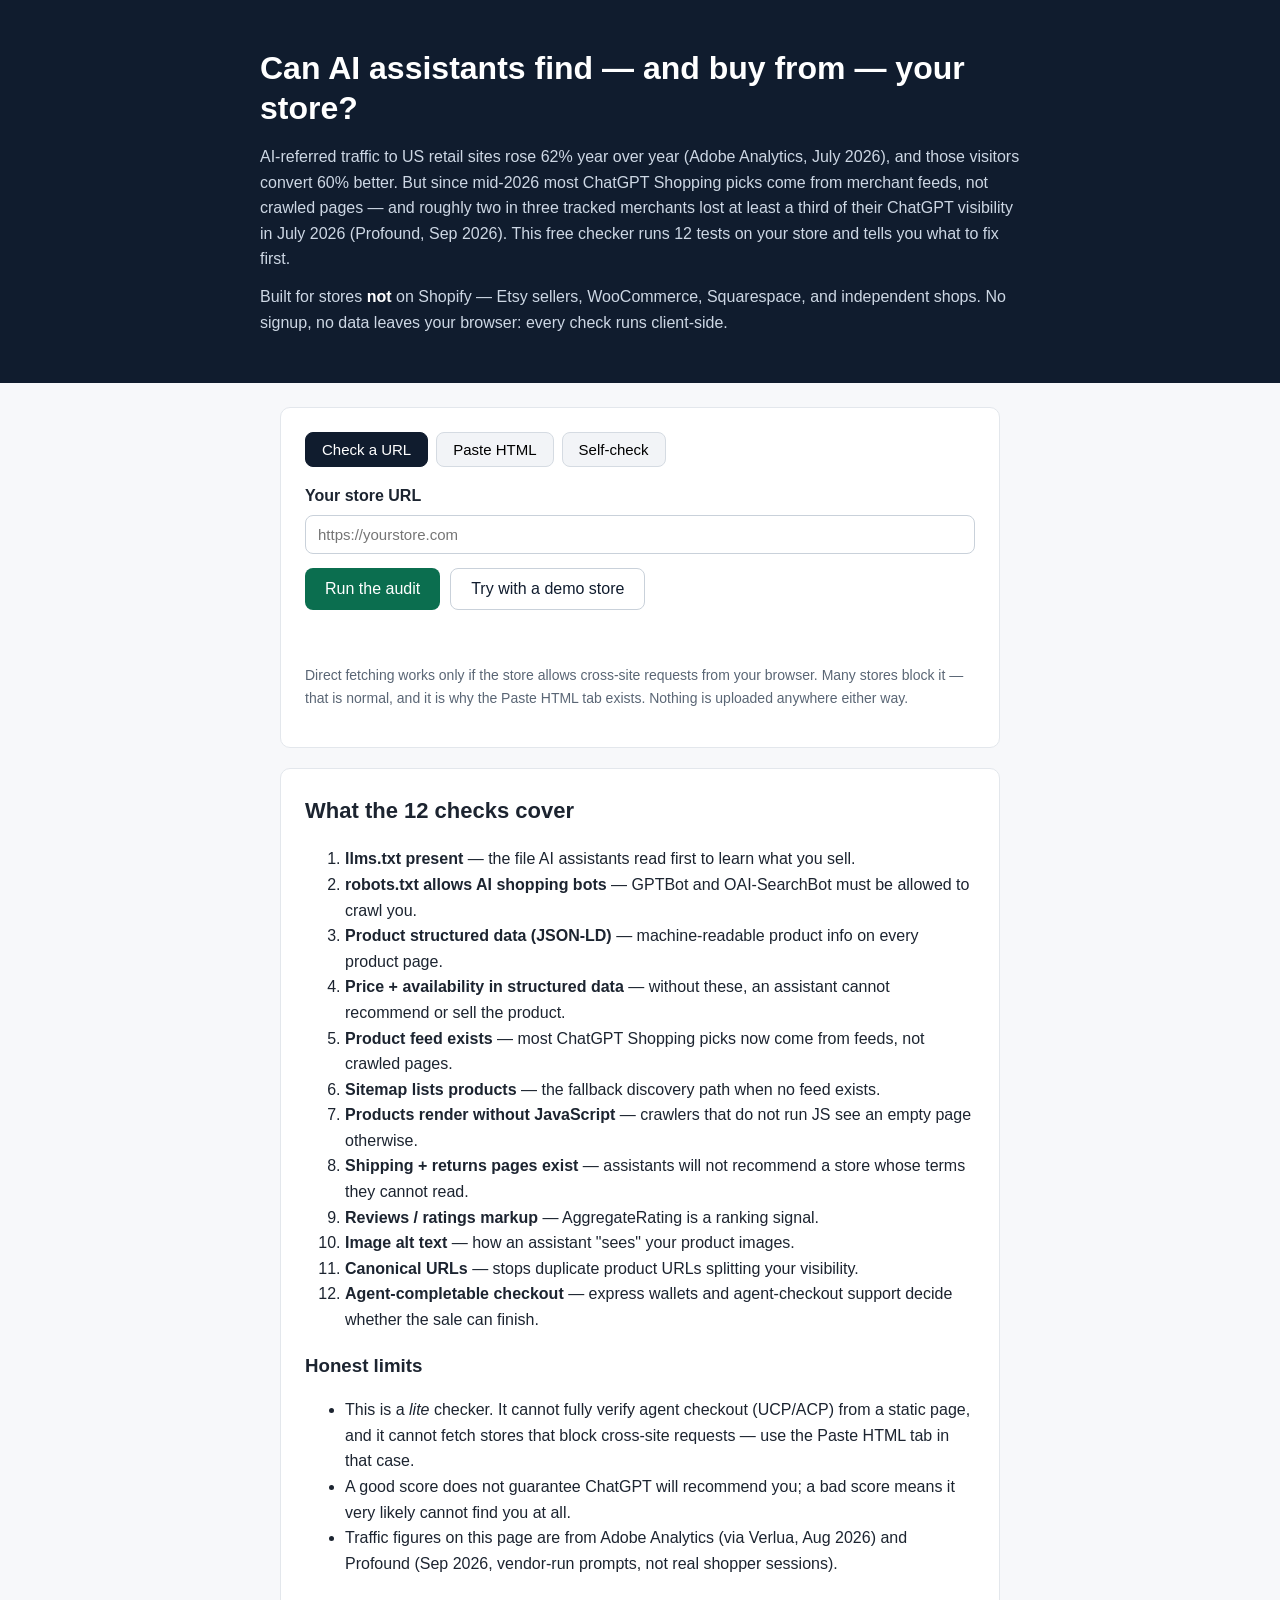
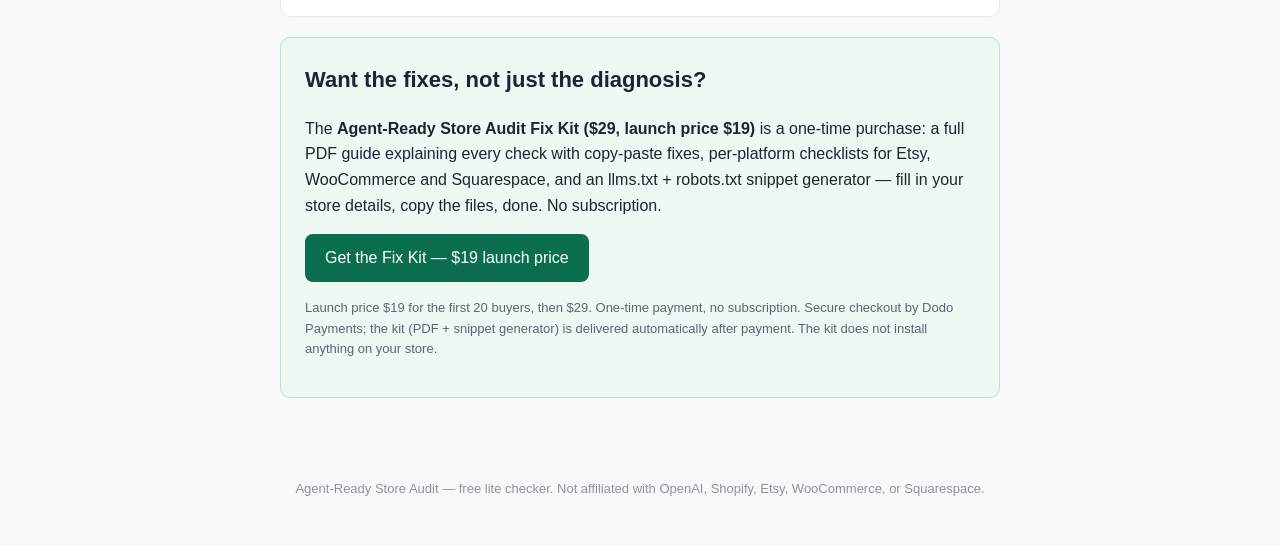
==== index.html @ edc6f051 "Add Agent-Ready Store Audit checker site" ====
<!DOCTYPE html>
<html lang="en">
<head>
<meta charset="utf-8">
<meta name="viewport" content="width=device-width, initial-scale=1">
<title>Agent-Ready Store Audit — Can AI shopping assistants find and buy from your store?</title>
<meta name="description" content="Free lite checker: paste your store URL and see whether ChatGPT Shopping and other AI assistants can find your products, read your prices, and complete a purchase. No signup. Runs entirely in your browser.">
<link rel="stylesheet" href="style.css">
</head>
<body>
<header class="hero">
  <h1>Can AI assistants find — and buy from — your store?</h1>
  <p class="lede">AI-referred traffic to US retail sites rose 62% year over year (Adobe Analytics, July 2026), and those visitors convert 60% better. But since mid-2026 most ChatGPT Shopping picks come from merchant feeds, not crawled pages — and roughly two in three tracked merchants lost at least a third of their ChatGPT visibility in July 2026 (Profound, Sep 2026). This free checker runs 12 tests on your store and tells you what to fix first.</p>
  <p class="note">Built for stores <strong>not</strong> on Shopify — Etsy sellers, WooCommerce, Squarespace, and independent shops. No signup, no data leaves your browser: every check runs client-side.</p>
</header>

<main>
  <section class="checker">
    <div class="tabs">
      <button id="tab-url" class="active">Check a URL</button>
      <button id="tab-paste">Paste HTML</button>
      <button id="tab-self">Self-check</button>
    </div>

    <div id="panel-url" class="panel">
      <label for="store-url">Your store URL</label>
      <input id="store-url" type="text" placeholder="https://yourstore.com" autocomplete="off">
      <div class="row">
        <button id="run-url" class="primary">Run the audit</button>
        <button id="demo">Try with a demo store</button>
      </div>
      <p id="url-status" class="status"></p>
      <p class="hint">Direct fetching works only if the store allows cross-site requests from your browser. Many stores block it — that is normal, and it is why the Paste HTML tab exists. Nothing is uploaded anywhere either way.</p>
    </div>

    <div id="panel-paste" class="panel hidden">
      <label for="paste-url">Store URL (optional, for the report)</label>
      <input id="paste-url" type="text" placeholder="https://yourstore.com" autocomplete="off">
      <label for="paste-html">Paste your homepage HTML</label>
      <textarea id="paste-html" rows="8" placeholder="Open your homepage, view source (Ctrl+U / Cmd+U), copy everything, paste it here."></textarea>
      <p class="hint">For the most complete result, also paste a product page's HTML into the same box after the homepage HTML — the checker reads structured data from it.</p>
      <div id="paste-questions"></div>
      <button id="run-paste" class="primary">Run the audit from pasted HTML</button>
      <p id="paste-status" class="status"></p>
    </div>

    <div id="panel-self" class="panel hidden">
      <p>Answer what you can — the checker scores what you know and marks the rest unknown. Takes about 2 minutes.</p>
      <div id="self-questions"></div>
      <button id="run-self" class="primary">Score my answers</button>
    </div>
  </section>

  <section id="results" class="results hidden">
    <h2>Your score</h2>
    <div class="score-line"><span id="score-num">–</span></div>
    <div class="score-track"><div id="score-bar" class="score-bar" style="width:0%"></div></div>
    <p id="verdict"></p>
    <div id="checks"></div>
    <div id="fixes"></div>
    <button id="download" class="primary hidden">Download text report</button>
  </section>

  <section class="what">
    <h2>What the 12 checks cover</h2>
    <ol>
      <li><strong>llms.txt present</strong> — the file AI assistants read first to learn what you sell.</li>
      <li><strong>robots.txt allows AI shopping bots</strong> — GPTBot and OAI-SearchBot must be allowed to crawl you.</li>
      <li><strong>Product structured data (JSON-LD)</strong> — machine-readable product info on every product page.</li>
      <li><strong>Price + availability in structured data</strong> — without these, an assistant cannot recommend or sell the product.</li>
      <li><strong>Product feed exists</strong> — most ChatGPT Shopping picks now come from feeds, not crawled pages.</li>
      <li><strong>Sitemap lists products</strong> — the fallback discovery path when no feed exists.</li>
      <li><strong>Products render without JavaScript</strong> — crawlers that do not run JS see an empty page otherwise.</li>
      <li><strong>Shipping + returns pages exist</strong> — assistants will not recommend a store whose terms they cannot read.</li>
      <li><strong>Reviews / ratings markup</strong> — AggregateRating is a ranking signal.</li>
      <li><strong>Image alt text</strong> — how an assistant "sees" your product images.</li>
      <li><strong>Canonical URLs</strong> — stops duplicate product URLs splitting your visibility.</li>
      <li><strong>Agent-completable checkout</strong> — express wallets and agent-checkout support decide whether the sale can finish.</li>
    </ol>
    <h3>Honest limits</h3>
    <ul>
      <li>This is a <em>lite</em> checker. It cannot fully verify agent checkout (UCP/ACP) from a static page, and it cannot fetch stores that block cross-site requests — use the Paste HTML tab in that case.</li>
      <li>A good score does not guarantee ChatGPT will recommend you; a bad score means it very likely cannot find you at all.</li>
      <li>Traffic figures on this page are from Adobe Analytics (via Verlua, Aug 2026) and Profound (Sep 2026, vendor-run prompts, not real shopper sessions).</li>
    </ul>
  </section>

  <section class="kit">
    <h2>Want the fixes, not just the diagnosis?</h2>
    <p>The <strong>Agent-Ready Store Audit Fix Kit ($29, launch price $19)</strong> is a one-time purchase: a full PDF guide explaining every check with copy-paste fixes, per-platform checklists for Etsy, WooCommerce and Squarespace, and an llms.txt + robots.txt snippet generator — fill in your store details, copy the files, done. No subscription.</p>
    <!-- DODO CHECKOUT: replace the href below with your real Dodo payment link
         (dashboard → Products → your kit → Copy checkout link).
         It looks like https://checkout.dodopayments.com/buy/prod_xxxxxxxxxxxx
         Until then this button goes nowhere useful — do not deploy with the placeholder. -->
    <p><a class="primary button-link" href="https://checkout.dodopayments.com/buy/REPLACE_WITH_YOUR_PRODUCT_ID">Get the Fix Kit — $19 launch price</a></p>
    <p class="fine" id="kit">Launch price $19 for the first 20 buyers, then $29. One-time payment, no subscription. Secure checkout by Dodo Payments; the kit (PDF + snippet generator) is delivered automatically after payment. The kit does not install anything on your store.</p>
  </section>
</main>

<footer>
  <p>Agent-Ready Store Audit — free lite checker. Not affiliated with OpenAI, Shopify, Etsy, WooCommerce, or Squarespace.</p>
</footer>
<script src="checker.js"></script>
</body>
</html>
---- style.css ----
* { box-sizing: border-box; }
body { font-family: -apple-system, BlinkMacSystemFont, "Segoe UI", Roboto, Helvetica, Arial, sans-serif; color: #1c2430; margin: 0; line-height: 1.6; background: #f7f8fa; }
.hero { background: #101c2e; color: #fff; padding: 48px 20px 36px; }
.hero h1 { max-width: 760px; margin: 0 auto 16px; font-size: 32px; line-height: 1.25; }
.hero .lede, .hero .note { max-width: 760px; margin: 0 auto 12px; color: #cdd7e4; }
.hero .note strong { color: #fff; }
main { max-width: 760px; margin: 0 auto; padding: 24px 20px 48px; }
section { background: #fff; border: 1px solid #e3e7ec; border-radius: 10px; padding: 24px; margin-bottom: 20px; }
h2 { margin-top: 0; font-size: 22px; }
h3 { margin-bottom: 6px; }
.tabs { display: flex; gap: 8px; margin-bottom: 16px; flex-wrap: wrap; }
.tabs button { border: 1px solid #d5dbe2; background: #f2f4f7; border-radius: 8px; padding: 8px 16px; cursor: pointer; font-size: 15px; }
.tabs button.active { background: #101c2e; color: #fff; border-color: #101c2e; }
label { display: block; font-weight: 600; margin: 12px 0 6px; }
input[type="text"], textarea { width: 100%; padding: 10px 12px; border: 1px solid #c9d1da; border-radius: 8px; font-size: 15px; font-family: inherit; }
textarea { font-family: ui-monospace, Menlo, Consolas, monospace; font-size: 13px; }
.row { display: flex; gap: 10px; margin-top: 14px; flex-wrap: wrap; }
button.primary, .button-link { background: #0b6e4f; color: #fff; border: none; border-radius: 8px; padding: 11px 20px; font-size: 16px; cursor: pointer; text-decoration: none; display: inline-block; }
button.primary:hover, .button-link:hover { background: #095c42; }
button#demo { background: #fff; color: #101c2e; border: 1px solid #c9d1da; border-radius: 8px; padding: 11px 20px; font-size: 16px; cursor: pointer; }
.status { color: #5a6675; min-height: 1.4em; }
.hint { color: #5a6675; font-size: 14px; }
.hidden { display: none; }
.q { border-top: 1px solid #eef1f4; padding: 10px 0; }
.q p { margin: 0 0 6px; font-weight: 600; }
.q label { display: inline; font-weight: 400; margin-right: 14px; }
.score-line { font-size: 40px; font-weight: 800; }
.score-track { height: 12px; background: #e8ecf0; border-radius: 6px; overflow: hidden; margin: 8px 0 16px; }
.score-bar { height: 100%; }
.score-bar.good { background: #0b6e4f; }
.score-bar.ok { background: #d9930d; }
.score-bar.bad { background: #b3261e; }
.check { border: 1px solid #e3e7ec; border-radius: 8px; padding: 12px 14px; margin-bottom: 10px; }
.check-head { display: flex; gap: 10px; align-items: baseline; flex-wrap: wrap; }
.badge { font-size: 11px; font-weight: 700; letter-spacing: .04em; padding: 2px 8px; border-radius: 20px; color: #fff; }
.check.pass .badge { background: #0b6e4f; }
.check.warn .badge { background: #d9930d; }
.check.fail .badge { background: #b3261e; }
.check.unknown .badge { background: #5a6675; }
.pts { margin-left: auto; color: #5a6675; font-size: 14px; }
.check p { margin: 6px 0 0; }
.check .fix { color: #0b4f3a; }
.kit { background: #eef7f2; border-color: #bfe0d2; }
.fine { font-size: 13px; color: #5a6675; }
footer { text-align: center; color: #8a94a1; font-size: 13px; padding: 0 20px 32px; }
@media (max-width: 600px) { .hero h1 { font-size: 25px; } }
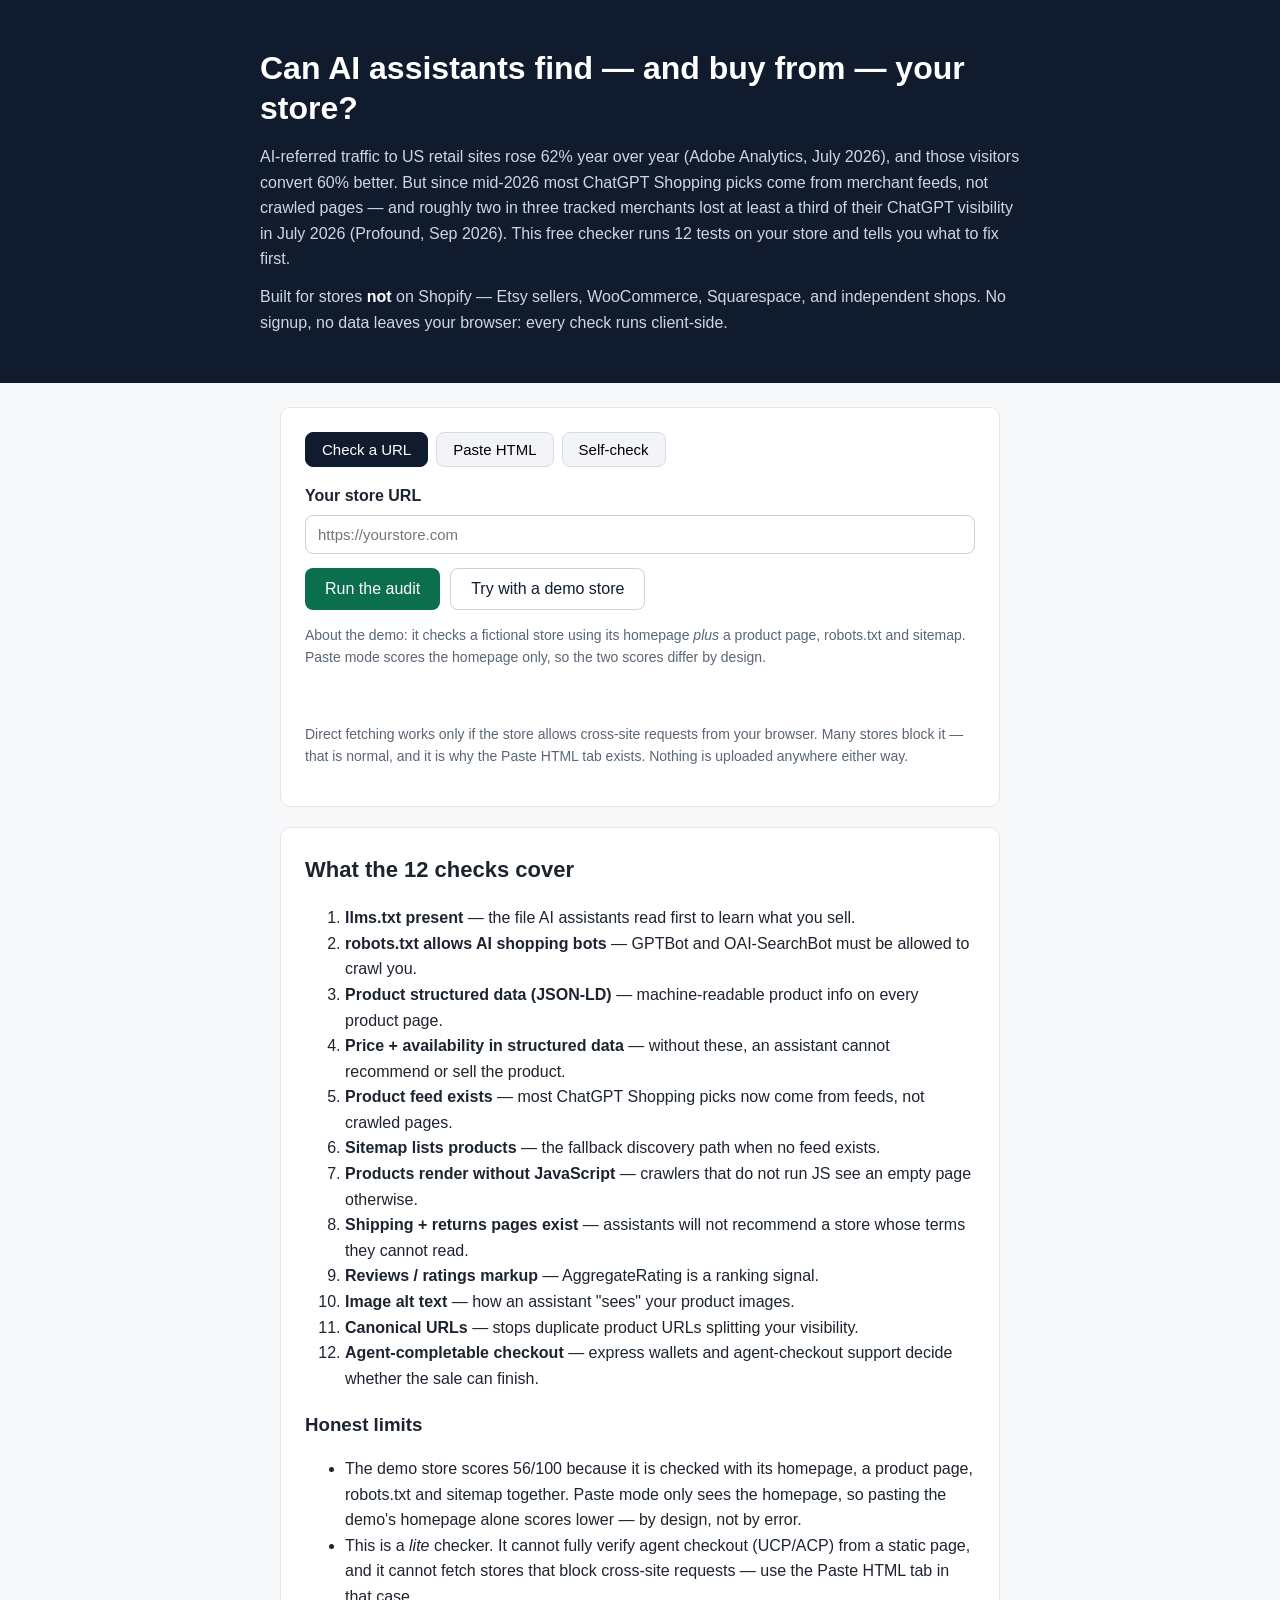
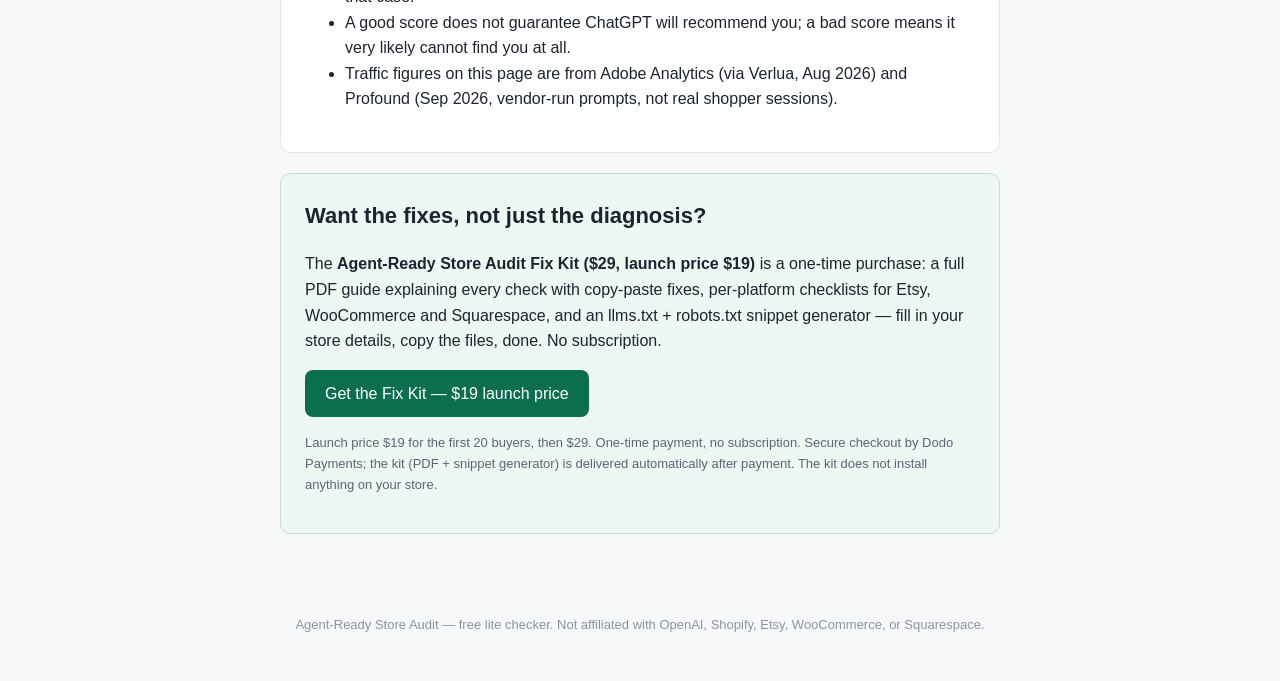
==== commit 541d1c1e: "Fix checker: clear stale results, UNKNOWN for no-data, demo honesty note, Q8 wiring, deploy kit/" ====
--- a/index.html
+++ b/index.html
@@ -29,6 +29,7 @@
         <button id="run-url" class="primary">Run the audit</button>
         <button id="demo">Try with a demo store</button>
       </div>
+      <p class="hint">About the demo: it checks a fictional store using its homepage <em>plus</em> a product page, robots.txt and sitemap. Paste mode scores the homepage only, so the two scores differ by design.</p>
       <p id="url-status" class="status"></p>
       <p class="hint">Direct fetching works only if the store allows cross-site requests from your browser. Many stores block it — that is normal, and it is why the Paste HTML tab exists. Nothing is uploaded anywhere either way.</p>
     </div>
@@ -79,6 +80,7 @@
     </ol>
     <h3>Honest limits</h3>
     <ul>
+      <li>The demo store scores 56/100 because it is checked with its homepage, a product page, robots.txt and sitemap together. Paste mode only sees the homepage, so pasting the demo's homepage alone scores lower — by design, not by error.</li>
       <li>This is a <em>lite</em> checker. It cannot fully verify agent checkout (UCP/ACP) from a static page, and it cannot fetch stores that block cross-site requests — use the Paste HTML tab in that case.</li>
       <li>A good score does not guarantee ChatGPT will recommend you; a bad score means it very likely cannot find you at all.</li>
       <li>Traffic figures on this page are from Adobe Analytics (via Verlua, Aug 2026) and Profound (Sep 2026, vendor-run prompts, not real shopper sessions).</li>
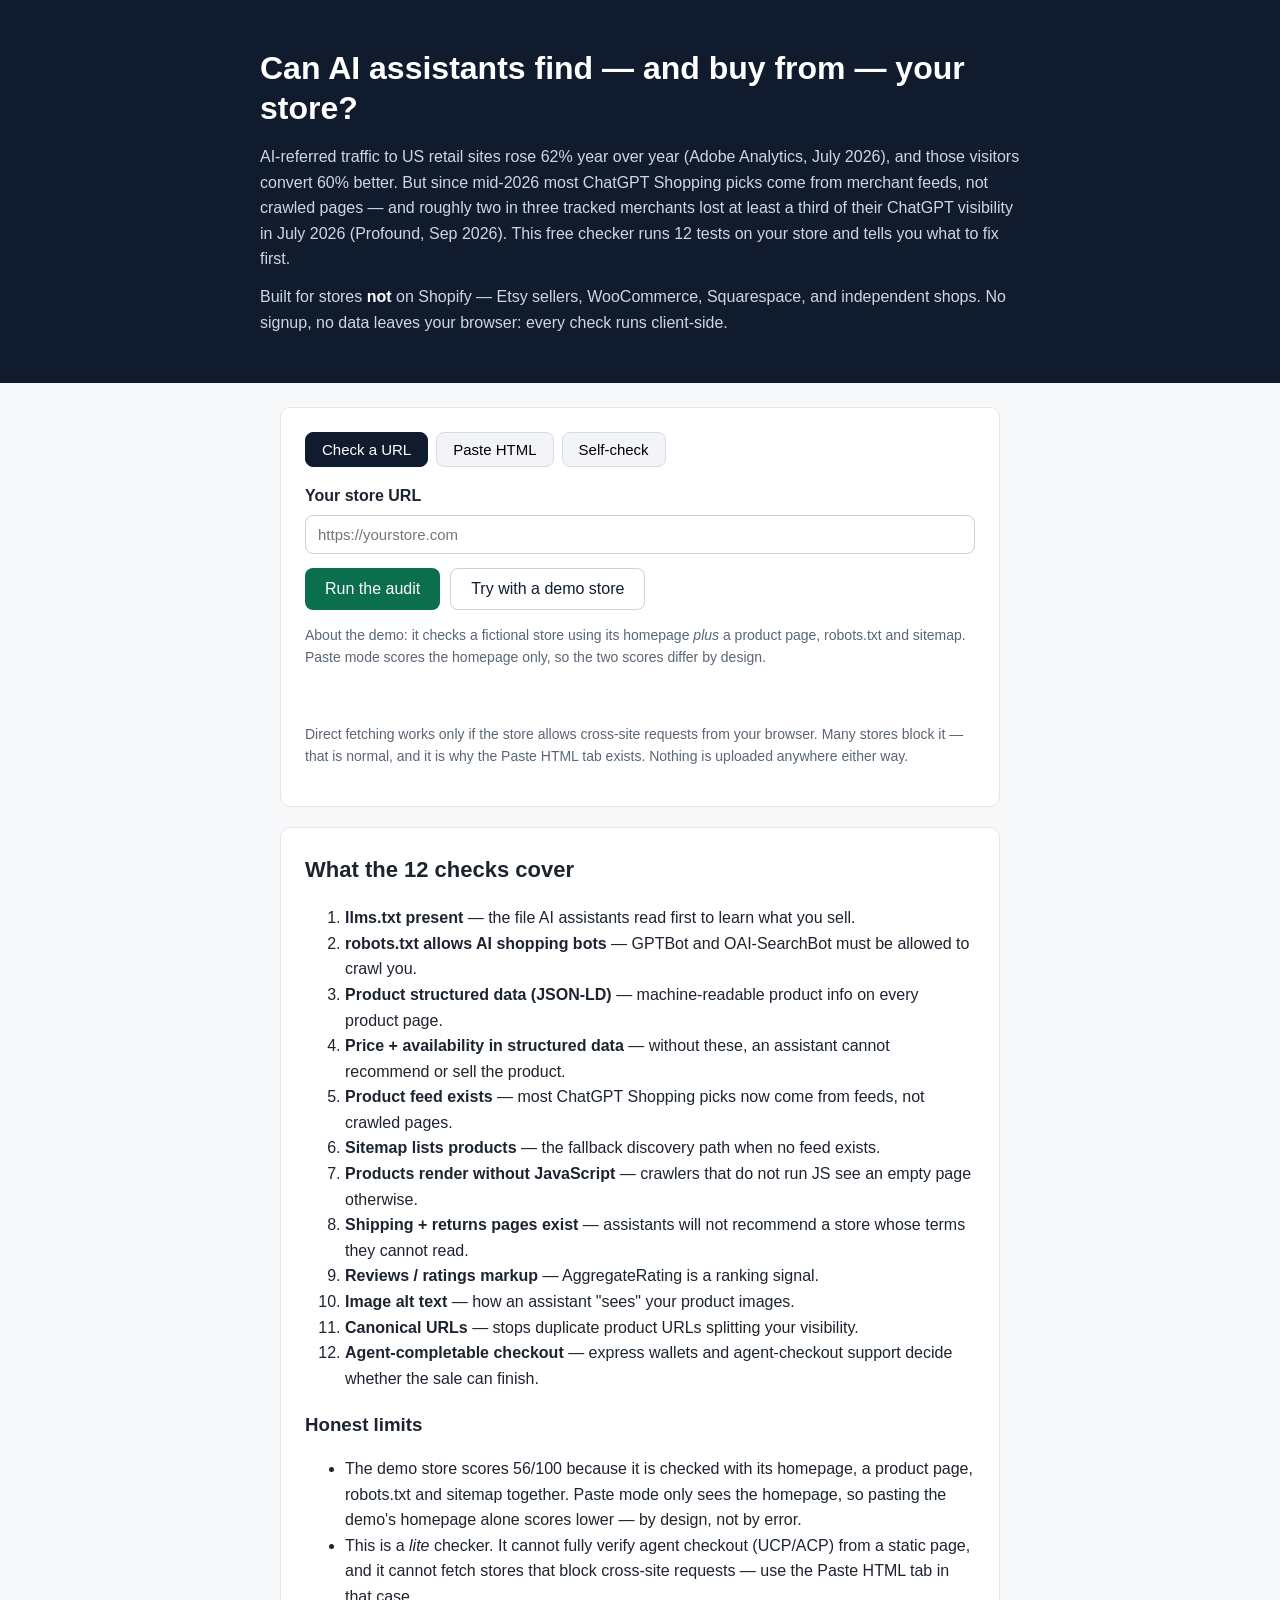
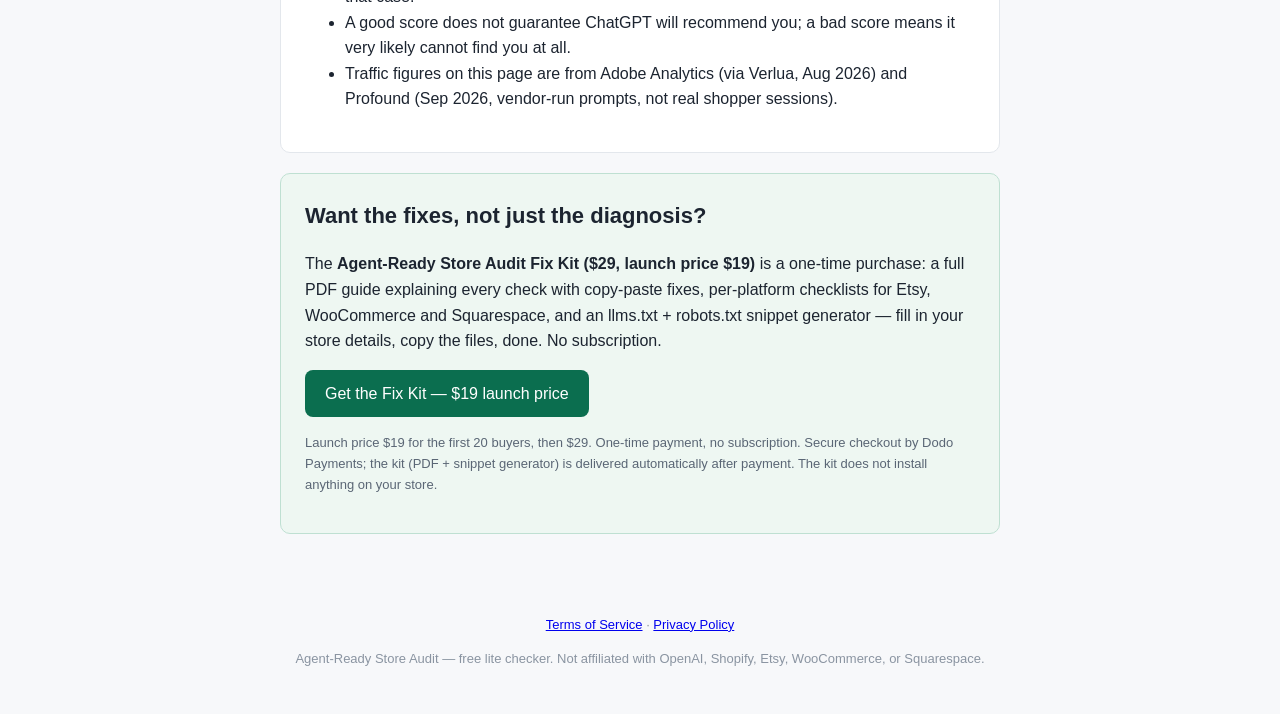
==== commit 7fdedff3: "Add Terms of Service and Privacy Policy pages" ====
--- a/index.html
+++ b/index.html
@@ -100,6 +100,7 @@
 </main>
 
 <footer>
+  <p><a href="terms.html">Terms of Service</a> · <a href="privacy.html">Privacy Policy</a></p>
   <p>Agent-Ready Store Audit — free lite checker. Not affiliated with OpenAI, Shopify, Etsy, WooCommerce, or Squarespace.</p>
 </footer>
 <script src="checker.js"></script>
